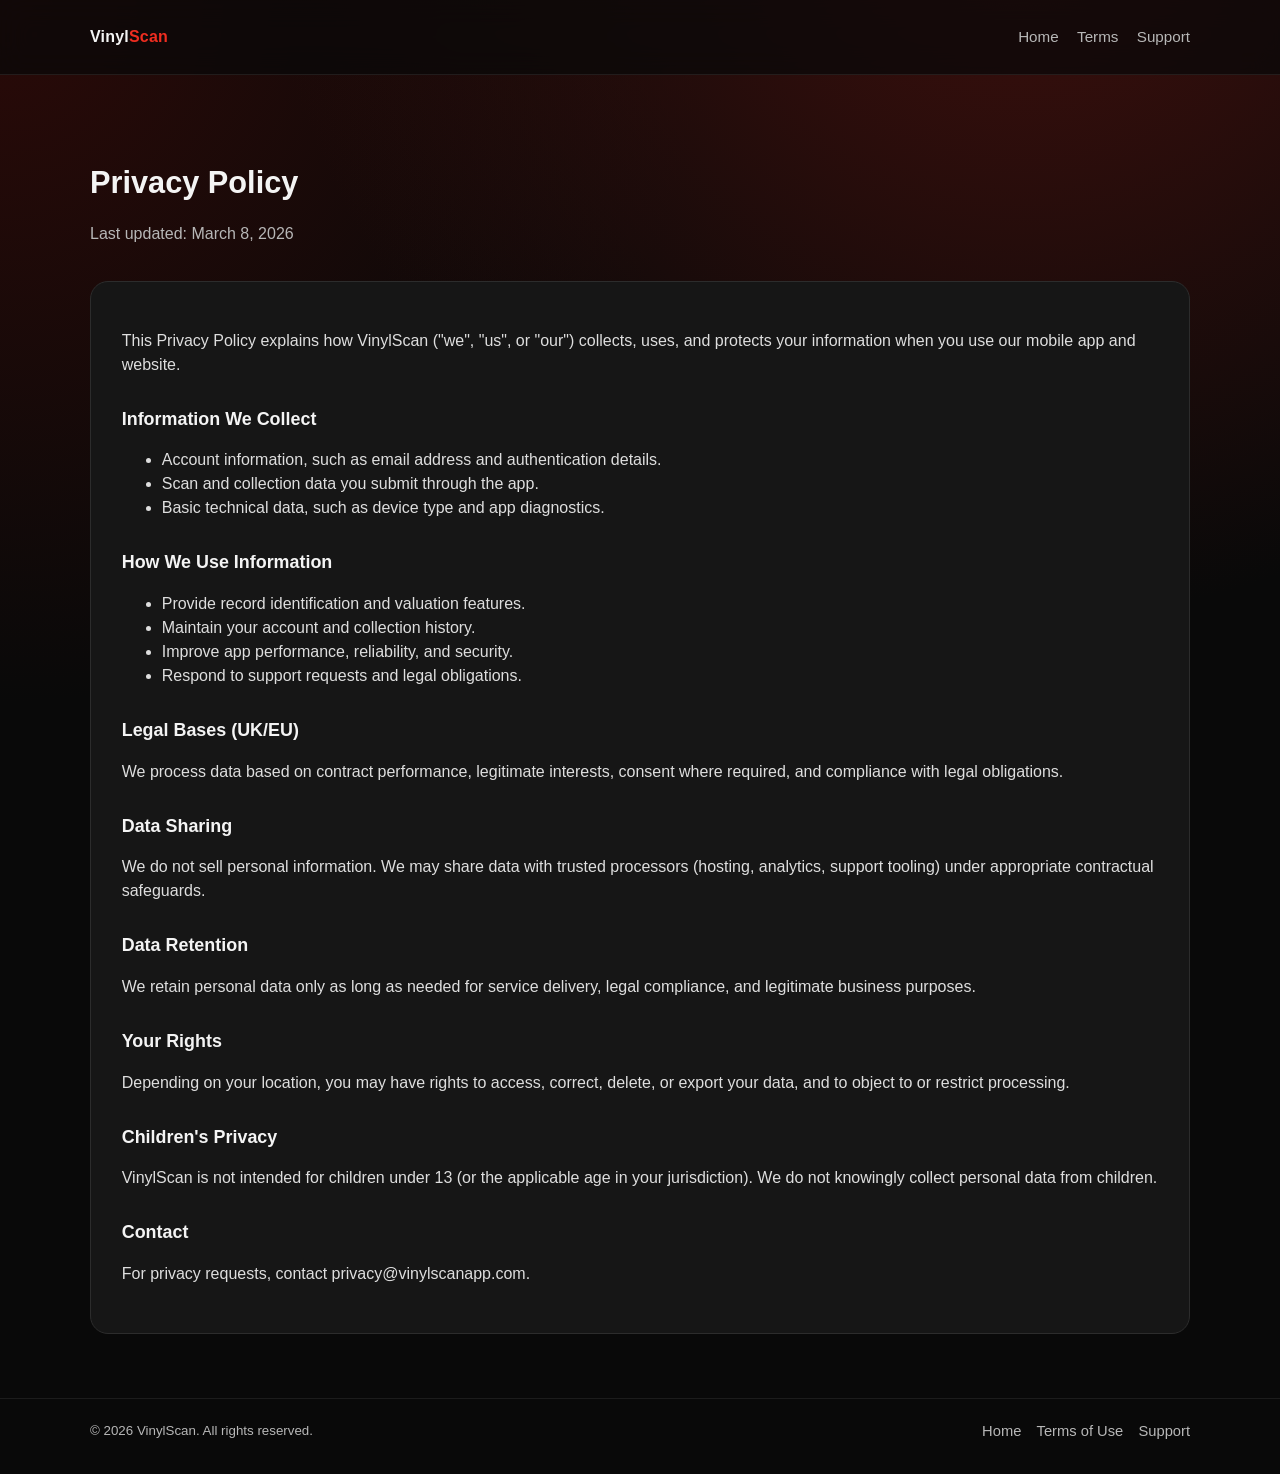
==== privacy.html @ 15a9040d "Convert repo to website-only marketing site" ====
<!doctype html>
<html lang="en-GB">
  <head>
    <meta charset="UTF-8" />
    <meta name="viewport" content="width=device-width, initial-scale=1" />
    <title>Privacy Policy | VinylScan</title>
    <meta name="description" content="Privacy Policy for VinylScan mobile app and website." />
    <link rel="stylesheet" href="/styles.css" />
  </head>
  <body>
    <header class="site-header">
      <div class="container">
        <a class="brand" href="/">Vinyl<span>Scan</span></a>
        <nav class="nav" aria-label="Primary">
          <a href="/">Home</a>
          <a href="/terms.html">Terms</a>
          <a href="/support.html">Support</a>
        </nav>
      </div>
    </header>

    <main class="legal">
      <section class="container legal-hero">
        <h1>Privacy Policy</h1>
        <p class="date">Last updated: March 8, 2026</p>
      </section>
      <section class="container">
        <article>
          <p>
            This Privacy Policy explains how VinylScan ("we", "us", or "our") collects, uses, and protects your information when you use our mobile app and website.
          </p>

          <h2>Information We Collect</h2>
          <ul>
            <li>Account information, such as email address and authentication details.</li>
            <li>Scan and collection data you submit through the app.</li>
            <li>Basic technical data, such as device type and app diagnostics.</li>
          </ul>

          <h2>How We Use Information</h2>
          <ul>
            <li>Provide record identification and valuation features.</li>
            <li>Maintain your account and collection history.</li>
            <li>Improve app performance, reliability, and security.</li>
            <li>Respond to support requests and legal obligations.</li>
          </ul>

          <h2>Legal Bases (UK/EU)</h2>
          <p>
            We process data based on contract performance, legitimate interests, consent where required, and compliance with legal obligations.
          </p>

          <h2>Data Sharing</h2>
          <p>
            We do not sell personal information. We may share data with trusted processors (hosting, analytics, support tooling) under appropriate contractual safeguards.
          </p>

          <h2>Data Retention</h2>
          <p>
            We retain personal data only as long as needed for service delivery, legal compliance, and legitimate business purposes.
          </p>

          <h2>Your Rights</h2>
          <p>
            Depending on your location, you may have rights to access, correct, delete, or export your data, and to object to or restrict processing.
          </p>

          <h2>Children's Privacy</h2>
          <p>
            VinylScan is not intended for children under 13 (or the applicable age in your jurisdiction). We do not knowingly collect personal data from children.
          </p>

          <h2>Contact</h2>
          <p>
            For privacy requests, contact <a href="mailto:privacy@vinylscanapp.com">privacy@vinylscanapp.com</a>.
          </p>
        </article>
      </section>
    </main>

    <footer class="site-footer">
      <div class="container">
        <small>© <span id="year"></span> VinylScan. All rights reserved.</small>
        <div class="footer-links">
          <a href="/">Home</a>
          <a href="/terms.html">Terms of Use</a>
          <a href="/support.html">Support</a>
        </div>
      </div>
    </footer>

    <script>
      document.getElementById("year").textContent = new Date().getFullYear();
    </script>
  </body>
</html>
---- styles.css ----
:root {
  --bg: #090909;
  --bg-soft: #121212;
  --panel: #161616;
  --panel-2: #1d1d1d;
  --text: #f4f4f4;
  --muted: #b7b7b7;
  --accent: #c71f16;
  --accent-strong: #ef2d20;
  --line: #2c2c2c;
  --ok: #de2a1d;
  --radius: 18px;
  --shadow: 0 10px 30px rgba(0, 0, 0, 0.35);
}

* {
  box-sizing: border-box;
}

html,
body {
  margin: 0;
  padding: 0;
}

body {
  background: radial-gradient(circle at 80% -10%, #42100d 0%, transparent 40%),
    radial-gradient(circle at 0% 0%, #2a0a08 0%, transparent 36%),
    var(--bg);
  color: var(--text);
  font-family: "Avenir Next", "Segoe UI", -apple-system, BlinkMacSystemFont, "Helvetica Neue", sans-serif;
  line-height: 1.5;
}

a {
  color: inherit;
  text-decoration: none;
}

.container {
  width: min(1100px, calc(100% - 2.5rem));
  margin: 0 auto;
}

.site-header {
  position: sticky;
  top: 0;
  z-index: 10;
  backdrop-filter: blur(14px);
  background: rgba(9, 9, 9, 0.72);
  border-bottom: 1px solid rgba(255, 255, 255, 0.08);
}

.site-header .container {
  display: flex;
  justify-content: space-between;
  align-items: center;
  min-height: 74px;
}

.brand {
  font-weight: 700;
  letter-spacing: 0.2px;
}

.brand span {
  color: var(--accent-strong);
}

.nav {
  display: flex;
  gap: 1.15rem;
  font-size: 0.95rem;
  color: var(--muted);
}

.nav a:hover,
.nav a:focus-visible {
  color: var(--text);
}

.hero {
  padding: 5.5rem 0 3rem;
}

.hero-wrap {
  display: grid;
  gap: 2rem;
  grid-template-columns: 1.1fr 0.9fr;
  align-items: center;
}

.hero h1 {
  font-size: clamp(2rem, 4.6vw, 3.9rem);
  line-height: 1.06;
  margin: 0 0 1rem;
}

.hero p {
  color: var(--muted);
  max-width: 48ch;
  margin: 0;
}

.kicker {
  display: inline-block;
  margin-bottom: 0.95rem;
  color: #ff6f65;
  font-size: 0.83rem;
  text-transform: uppercase;
  letter-spacing: 0.16em;
  font-weight: 700;
}

.hero-card {
  background: linear-gradient(160deg, rgba(38, 12, 12, 0.7), rgba(18, 18, 18, 0.9));
  border: 1px solid rgba(255, 255, 255, 0.09);
  border-radius: 24px;
  padding: 1.5rem;
  box-shadow: var(--shadow);
}

.hero-card .mock {
  width: 100%;
  border-radius: 14px;
  aspect-ratio: 9 / 16;
  object-fit: cover;
  border: 1px solid rgba(255, 255, 255, 0.12);
}

.section {
  padding: 3rem 0;
}

.grid-points {
  display: grid;
  grid-template-columns: repeat(2, minmax(0, 1fr));
  gap: 1rem;
}

.point {
  background: linear-gradient(180deg, rgba(255, 255, 255, 0.015), rgba(255, 255, 255, 0));
  border: 1px solid var(--line);
  border-radius: var(--radius);
  padding: 1rem 1.1rem;
}

.point h3 {
  font-size: 1rem;
  margin: 0 0 0.35rem;
}

.point p {
  font-size: 0.95rem;
  margin: 0;
  color: var(--muted);
}

.checklist {
  list-style: none;
  padding: 0;
  margin: 1rem 0 0;
  display: grid;
  gap: 0.75rem;
}

.checklist li {
  display: flex;
  align-items: center;
  gap: 0.6rem;
  color: #e9e9e9;
}

.check {
  width: 1.2rem;
  height: 1.2rem;
  display: inline-flex;
  align-items: center;
  justify-content: center;
  border-radius: 999px;
  background: var(--ok);
  color: white;
  font-size: 0.75rem;
}

.cta-row {
  display: flex;
  gap: 0.8rem;
  margin-top: 1.5rem;
  flex-wrap: wrap;
}

.btn {
  display: inline-flex;
  align-items: center;
  justify-content: center;
  padding: 0.86rem 1.2rem;
  min-width: 176px;
  border-radius: 14px;
  font-weight: 700;
  transition: transform 0.2s ease, box-shadow 0.2s ease;
}

.btn-primary {
  background: linear-gradient(180deg, var(--accent-strong), var(--accent));
  color: #fff;
  box-shadow: 0 9px 24px rgba(199, 31, 22, 0.32);
}

.btn-secondary {
  border: 1px solid var(--line);
  background: var(--panel);
  color: var(--text);
}

.btn:hover,
.btn:focus-visible {
  transform: translateY(-1px);
}

.legal-hero {
  padding: 3.8rem 0 1.2rem;
}

.legal {
  padding: 1.5rem 0 4rem;
}

.legal article {
  background: var(--panel);
  border: 1px solid var(--line);
  border-radius: 18px;
  padding: clamp(1.15rem, 2.4vw, 2rem);
}

.legal h1 {
  margin-top: 0;
  margin-bottom: 0.45rem;
  font-size: clamp(1.6rem, 2.4vw, 2.1rem);
}

.legal h2 {
  margin-top: 1.8rem;
  margin-bottom: 0.5rem;
  font-size: 1.12rem;
}

.legal p,
.legal li {
  color: #dedede;
}

.legal .date {
  color: var(--muted);
}

.site-footer {
  border-top: 1px solid rgba(255, 255, 255, 0.08);
  padding: 1.3rem 0 2rem;
  color: var(--muted);
}

.site-footer .container {
  display: flex;
  gap: 1rem;
  flex-wrap: wrap;
  justify-content: space-between;
  align-items: center;
}

.footer-links {
  display: flex;
  gap: 0.95rem;
  font-size: 0.92rem;
}

.footer-links a:hover,
.footer-links a:focus-visible {
  color: #fff;
}

@media (max-width: 900px) {
  .hero {
    padding-top: 3.8rem;
  }

  .hero-wrap,
  .grid-points {
    grid-template-columns: 1fr;
  }

  .nav {
    font-size: 0.88rem;
    gap: 0.75rem;
  }

  .site-header .container {
    min-height: 68px;
  }
}
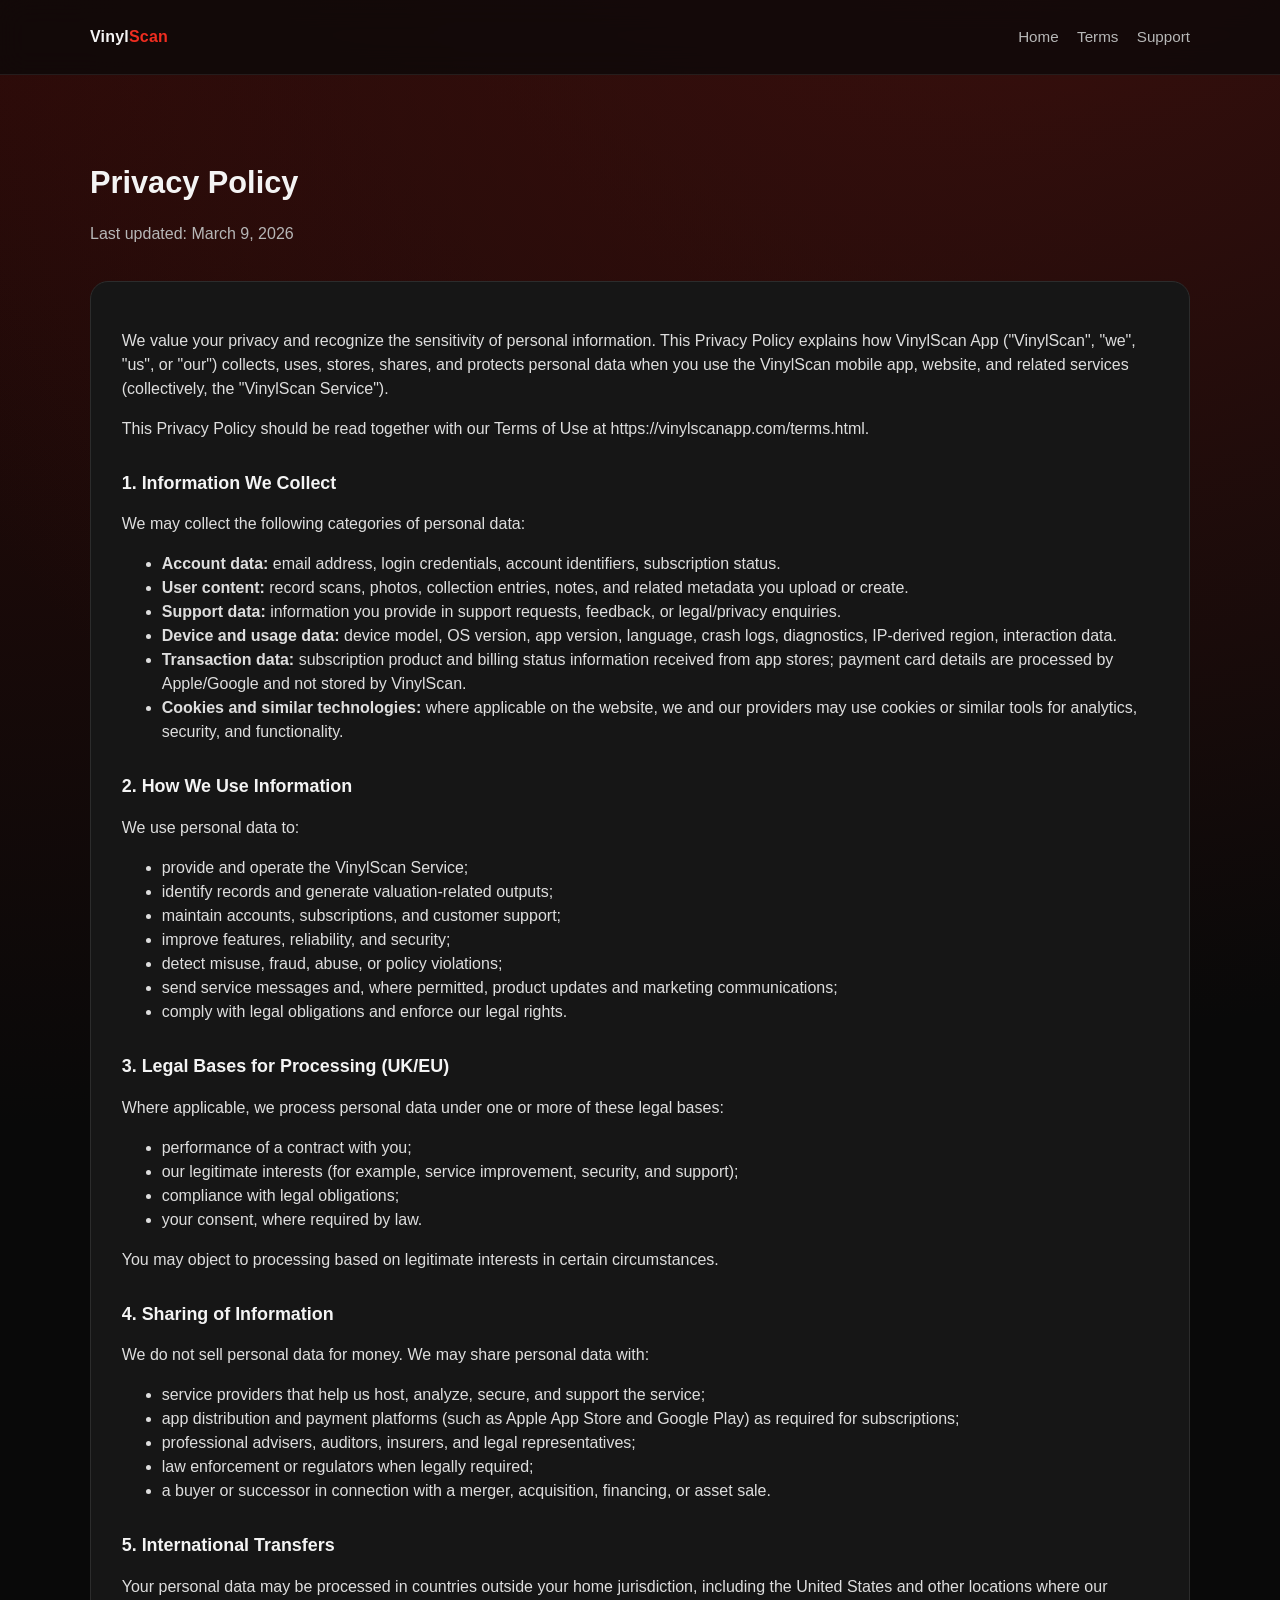
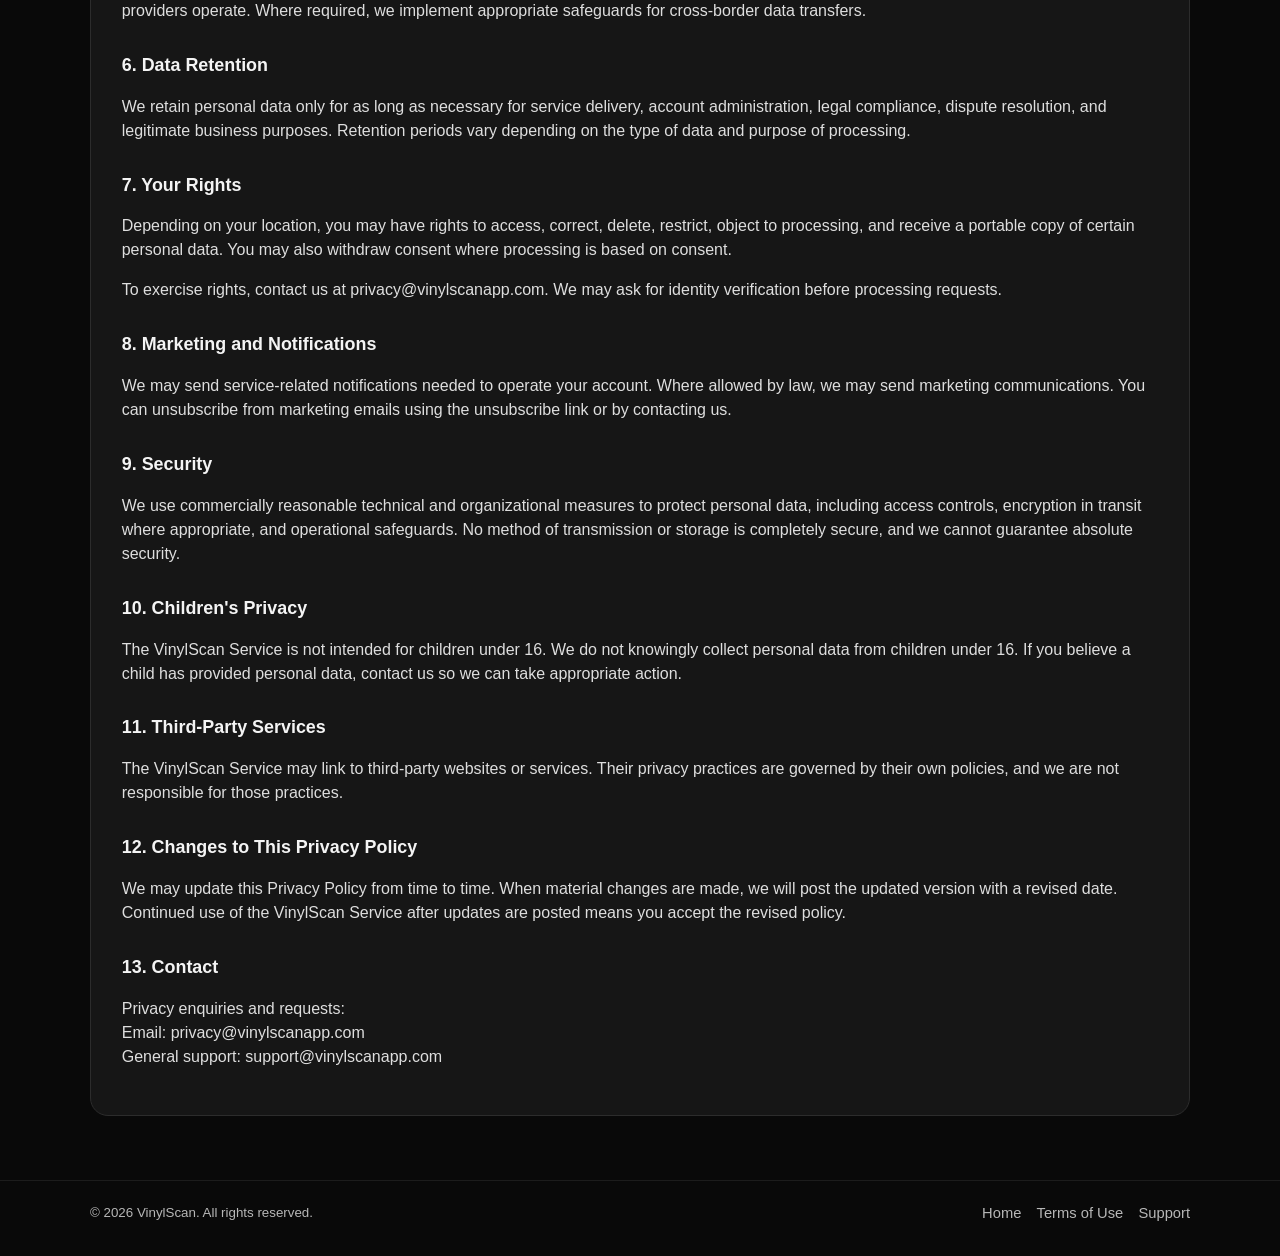
==== commit c7914c82: "Rewrite Terms and Privacy with full legal structure" ====
--- a/privacy.html
+++ b/privacy.html
@@ -22,57 +22,111 @@
     <main class="legal">
       <section class="container legal-hero">
         <h1>Privacy Policy</h1>
-        <p class="date">Last updated: March 8, 2026</p>
+        <p class="date">Last updated: March 9, 2026</p>
       </section>
       <section class="container">
         <article>
           <p>
-            This Privacy Policy explains how VinylScan ("we", "us", or "our") collects, uses, and protects your information when you use our mobile app and website.
+            We value your privacy and recognize the sensitivity of personal information. This Privacy Policy explains how VinylScan App ("VinylScan", "we", "us", or "our") collects, uses, stores, shares, and protects personal data when you use the VinylScan mobile app, website, and related services (collectively, the "VinylScan Service").
+          </p>
+          <p>
+            This Privacy Policy should be read together with our Terms of Use at
+            <a href="/terms.html">https://vinylscanapp.com/terms.html</a>.
           </p>
 
-          <h2>Information We Collect</h2>
+          <h2>1. Information We Collect</h2>
+          <p>We may collect the following categories of personal data:</p>
           <ul>
-            <li>Account information, such as email address and authentication details.</li>
-            <li>Scan and collection data you submit through the app.</li>
-            <li>Basic technical data, such as device type and app diagnostics.</li>
+            <li><strong>Account data:</strong> email address, login credentials, account identifiers, subscription status.</li>
+            <li><strong>User content:</strong> record scans, photos, collection entries, notes, and related metadata you upload or create.</li>
+            <li><strong>Support data:</strong> information you provide in support requests, feedback, or legal/privacy enquiries.</li>
+            <li><strong>Device and usage data:</strong> device model, OS version, app version, language, crash logs, diagnostics, IP-derived region, interaction data.</li>
+            <li><strong>Transaction data:</strong> subscription product and billing status information received from app stores; payment card details are processed by Apple/Google and not stored by VinylScan.</li>
+            <li><strong>Cookies and similar technologies:</strong> where applicable on the website, we and our providers may use cookies or similar tools for analytics, security, and functionality.</li>
           </ul>
 
-          <h2>How We Use Information</h2>
+          <h2>2. How We Use Information</h2>
+          <p>We use personal data to:</p>
           <ul>
-            <li>Provide record identification and valuation features.</li>
-            <li>Maintain your account and collection history.</li>
-            <li>Improve app performance, reliability, and security.</li>
-            <li>Respond to support requests and legal obligations.</li>
+            <li>provide and operate the VinylScan Service;</li>
+            <li>identify records and generate valuation-related outputs;</li>
+            <li>maintain accounts, subscriptions, and customer support;</li>
+            <li>improve features, reliability, and security;</li>
+            <li>detect misuse, fraud, abuse, or policy violations;</li>
+            <li>send service messages and, where permitted, product updates and marketing communications;</li>
+            <li>comply with legal obligations and enforce our legal rights.</li>
           </ul>
 
-          <h2>Legal Bases (UK/EU)</h2>
+          <h2>3. Legal Bases for Processing (UK/EU)</h2>
+          <p>Where applicable, we process personal data under one or more of these legal bases:</p>
+          <ul>
+            <li>performance of a contract with you;</li>
+            <li>our legitimate interests (for example, service improvement, security, and support);</li>
+            <li>compliance with legal obligations;</li>
+            <li>your consent, where required by law.</li>
+          </ul>
           <p>
-            We process data based on contract performance, legitimate interests, consent where required, and compliance with legal obligations.
+            You may object to processing based on legitimate interests in certain circumstances.
           </p>
 
-          <h2>Data Sharing</h2>
+          <h2>4. Sharing of Information</h2>
+          <p>We do not sell personal data for money. We may share personal data with:</p>
+          <ul>
+            <li>service providers that help us host, analyze, secure, and support the service;</li>
+            <li>app distribution and payment platforms (such as Apple App Store and Google Play) as required for subscriptions;</li>
+            <li>professional advisers, auditors, insurers, and legal representatives;</li>
+            <li>law enforcement or regulators when legally required;</li>
+            <li>a buyer or successor in connection with a merger, acquisition, financing, or asset sale.</li>
+          </ul>
+
+          <h2>5. International Transfers</h2>
           <p>
-            We do not sell personal information. We may share data with trusted processors (hosting, analytics, support tooling) under appropriate contractual safeguards.
+            Your personal data may be processed in countries outside your home jurisdiction, including the United States and other locations where our providers operate. Where required, we implement appropriate safeguards for cross-border data transfers.
           </p>
 
-          <h2>Data Retention</h2>
+          <h2>6. Data Retention</h2>
           <p>
-            We retain personal data only as long as needed for service delivery, legal compliance, and legitimate business purposes.
+            We retain personal data only for as long as necessary for service delivery, account administration, legal compliance, dispute resolution, and legitimate business purposes. Retention periods vary depending on the type of data and purpose of processing.
           </p>
 
-          <h2>Your Rights</h2>
+          <h2>7. Your Rights</h2>
           <p>
-            Depending on your location, you may have rights to access, correct, delete, or export your data, and to object to or restrict processing.
+            Depending on your location, you may have rights to access, correct, delete, restrict, object to processing, and receive a portable copy of certain personal data. You may also withdraw consent where processing is based on consent.
+          </p>
+          <p>
+            To exercise rights, contact us at <a href="mailto:privacy@vinylscanapp.com">privacy@vinylscanapp.com</a>. We may ask for identity verification before processing requests.
           </p>
 
-          <h2>Children's Privacy</h2>
+          <h2>8. Marketing and Notifications</h2>
           <p>
-            VinylScan is not intended for children under 13 (or the applicable age in your jurisdiction). We do not knowingly collect personal data from children.
+            We may send service-related notifications needed to operate your account. Where allowed by law, we may send marketing communications. You can unsubscribe from marketing emails using the unsubscribe link or by contacting us.
           </p>
 
-          <h2>Contact</h2>
+          <h2>9. Security</h2>
           <p>
-            For privacy requests, contact <a href="mailto:privacy@vinylscanapp.com">privacy@vinylscanapp.com</a>.
+            We use commercially reasonable technical and organizational measures to protect personal data, including access controls, encryption in transit where appropriate, and operational safeguards. No method of transmission or storage is completely secure, and we cannot guarantee absolute security.
+          </p>
+
+          <h2>10. Children's Privacy</h2>
+          <p>
+            The VinylScan Service is not intended for children under 16. We do not knowingly collect personal data from children under 16. If you believe a child has provided personal data, contact us so we can take appropriate action.
+          </p>
+
+          <h2>11. Third-Party Services</h2>
+          <p>
+            The VinylScan Service may link to third-party websites or services. Their privacy practices are governed by their own policies, and we are not responsible for those practices.
+          </p>
+
+          <h2>12. Changes to This Privacy Policy</h2>
+          <p>
+            We may update this Privacy Policy from time to time. When material changes are made, we will post the updated version with a revised date. Continued use of the VinylScan Service after updates are posted means you accept the revised policy.
+          </p>
+
+          <h2>13. Contact</h2>
+          <p>
+            Privacy enquiries and requests:<br />
+            Email: <a href="mailto:privacy@vinylscanapp.com">privacy@vinylscanapp.com</a><br />
+            General support: <a href="mailto:support@vinylscanapp.com">support@vinylscanapp.com</a>
           </p>
         </article>
       </section>
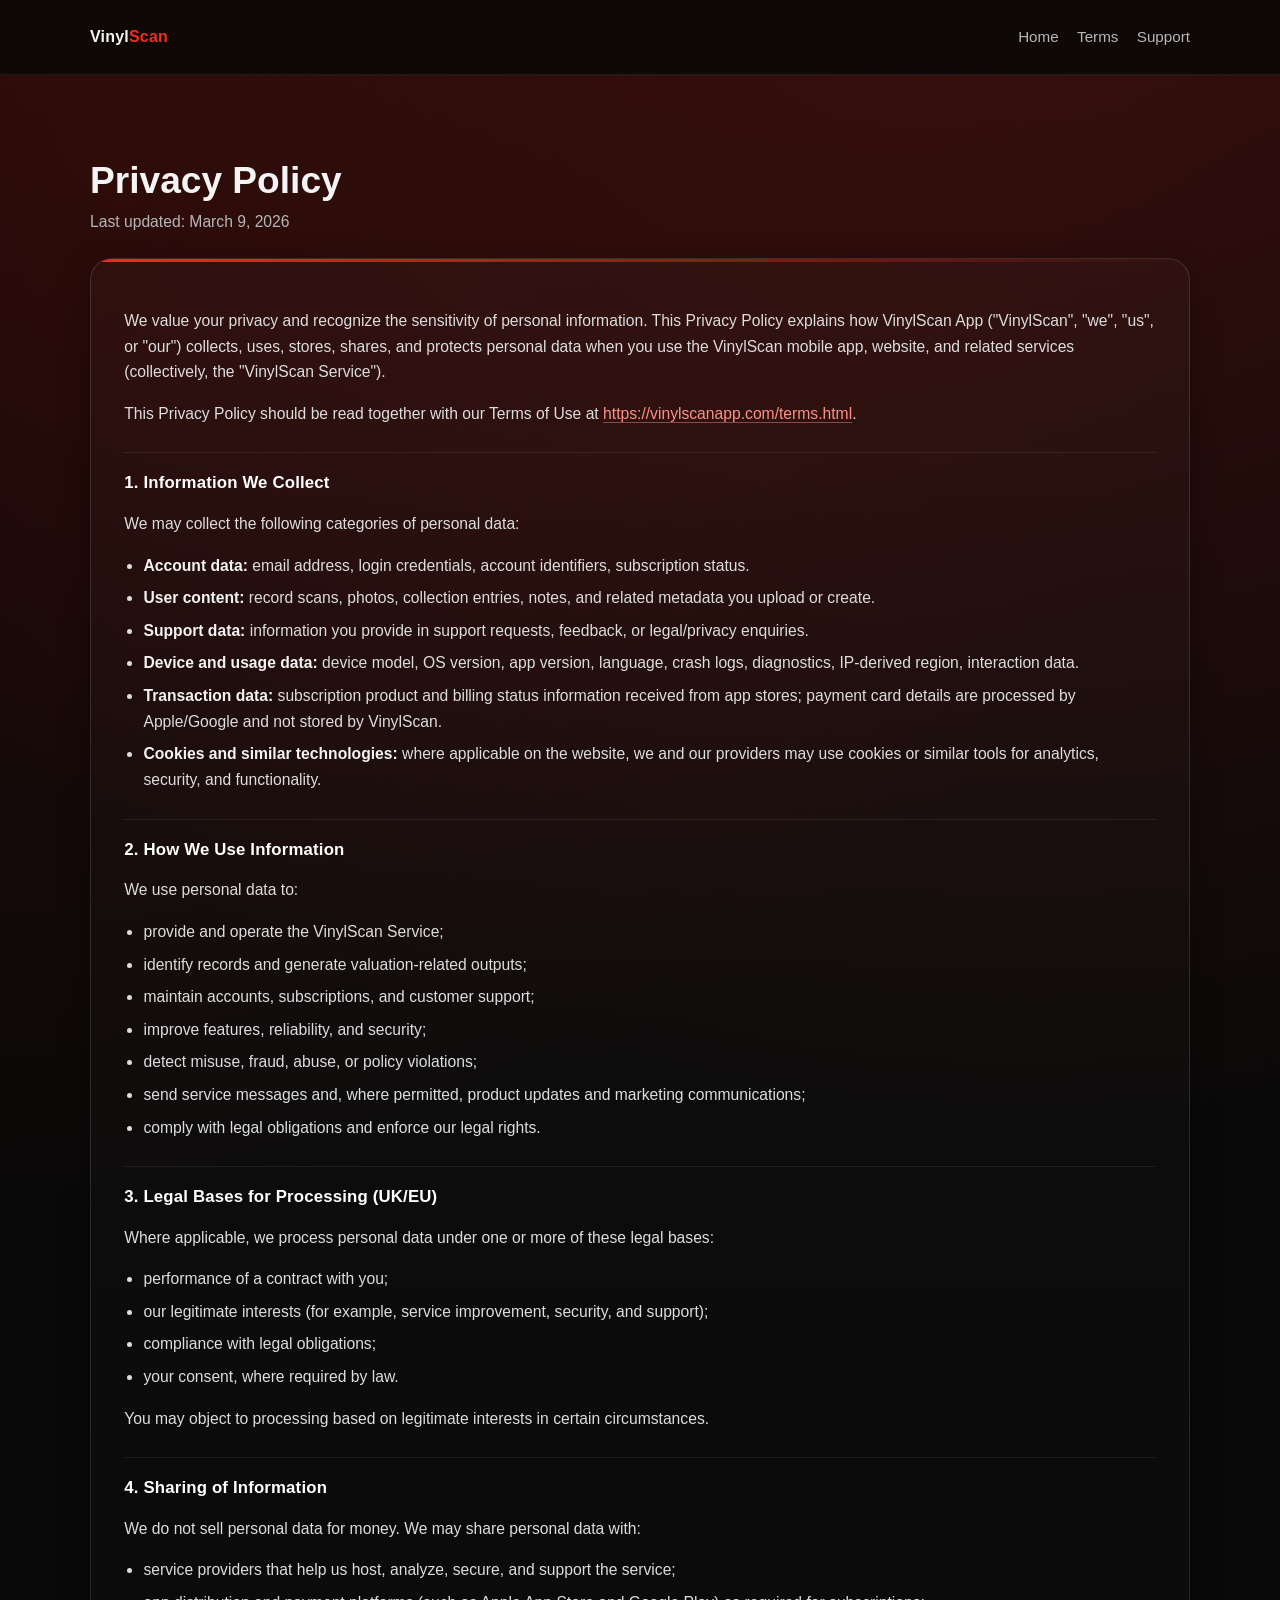
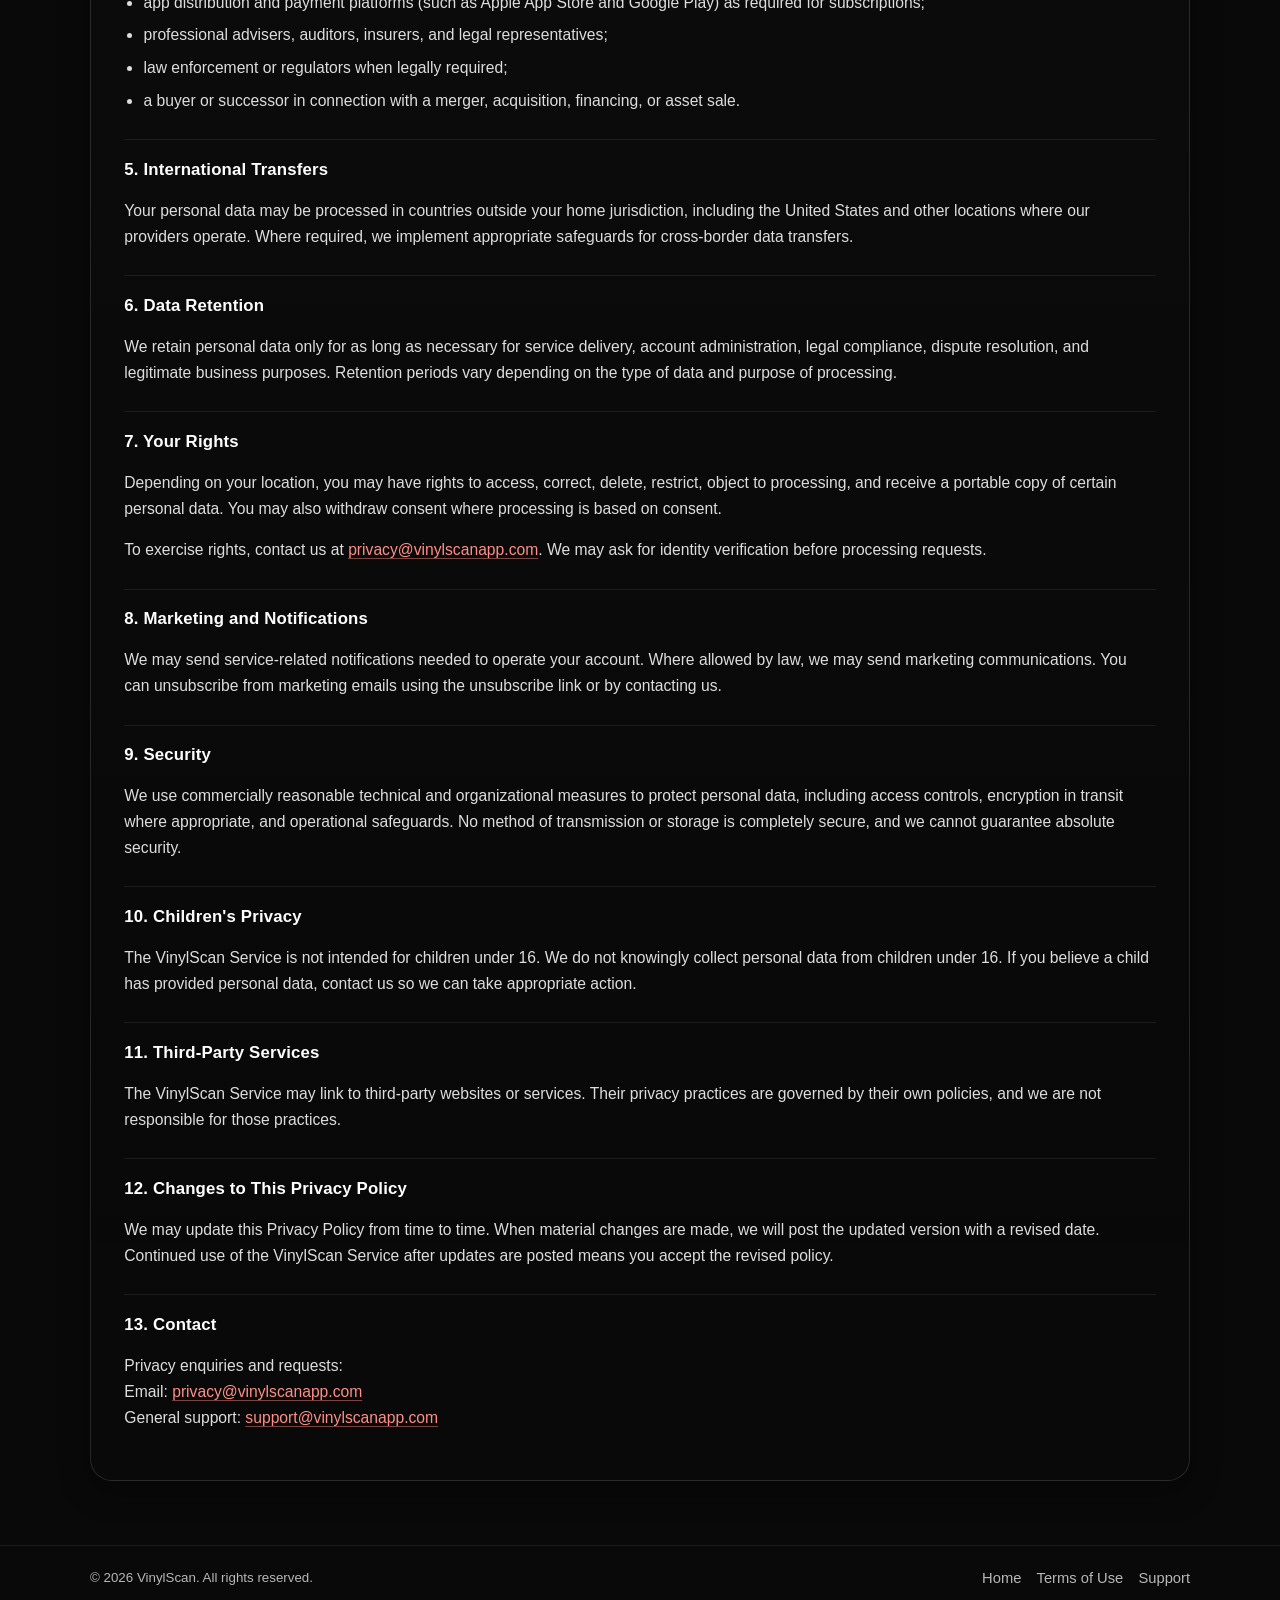
==== commit 3bbfd905: "Style legal pages to match site branding" ====
--- a/privacy.html
+++ b/privacy.html
@@ -7,7 +7,7 @@
     <meta name="description" content="Privacy Policy for VinylScan mobile app and website." />
     <link rel="stylesheet" href="/styles.css" />
   </head>
-  <body>
+  <body class="legal-page">
     <header class="site-header">
       <div class="container">
         <a class="brand" href="/">Vinyl<span>Scan</span></a>
--- a/styles.css
+++ b/styles.css
@@ -219,7 +219,8 @@
 }
 
 .legal-hero {
-  padding: 3.8rem 0 1.2rem;
+  padding: 3.8rem 0 1.4rem;
+  position: relative;
 }
 
 .legal {
@@ -227,31 +228,81 @@
 }
 
 .legal article {
-  background: var(--panel);
-  border: 1px solid var(--line);
-  border-radius: 18px;
-  padding: clamp(1.15rem, 2.4vw, 2rem);
+  background: linear-gradient(180deg, rgba(255, 255, 255, 0.025), rgba(255, 255, 255, 0));
+  border: 1px solid rgba(255, 255, 255, 0.12);
+  border-radius: 22px;
+  padding: clamp(1.3rem, 2.6vw, 2.2rem);
+  box-shadow: var(--shadow);
+  position: relative;
+  overflow: hidden;
+}
+
+.legal article::before {
+  content: "";
+  position: absolute;
+  inset: 0 auto auto 0;
+  width: 100%;
+  height: 3px;
+  background: linear-gradient(90deg, var(--accent-strong), rgba(239, 45, 32, 0));
 }
 
 .legal h1 {
   margin-top: 0;
-  margin-bottom: 0.45rem;
-  font-size: clamp(1.6rem, 2.4vw, 2.1rem);
+  margin-bottom: 0.55rem;
+  font-size: clamp(1.85rem, 2.9vw, 2.5rem);
+  line-height: 1.1;
 }
 
 .legal h2 {
-  margin-top: 1.8rem;
-  margin-bottom: 0.5rem;
-  font-size: 1.12rem;
+  margin-top: 1.6rem;
+  margin-bottom: 0.6rem;
+  font-size: 1.05rem;
+  letter-spacing: 0.01em;
+  border-top: 1px solid rgba(255, 255, 255, 0.08);
+  padding-top: 1.05rem;
+  color: #ffffff;
 }
 
 .legal p,
 .legal li {
-  color: #dedede;
+  color: #dddddd;
+  font-size: 0.98rem;
+  line-height: 1.65;
 }
 
 .legal .date {
   color: var(--muted);
+  margin: 0;
+}
+
+.legal article ul {
+  margin: 0.4rem 0 0.2rem 0;
+  padding-left: 1.2rem;
+}
+
+.legal article li {
+  margin-bottom: 0.42rem;
+}
+
+.legal article strong {
+  color: #f3f3f3;
+}
+
+.legal article a {
+  color: #ff8f86;
+  text-decoration: underline;
+  text-decoration-color: rgba(255, 143, 134, 0.45);
+  text-underline-offset: 3px;
+}
+
+.legal article a:hover,
+.legal article a:focus-visible {
+  color: #ffb3ad;
+  text-decoration-color: rgba(255, 179, 173, 0.8);
+}
+
+.legal-page .site-header {
+  background: rgba(8, 8, 8, 0.82);
 }
 
 .site-footer {
@@ -297,4 +348,8 @@
   .site-header .container {
     min-height: 68px;
   }
-}
+
+  .legal h2 {
+    padding-top: 0.8rem;
+  }
+}
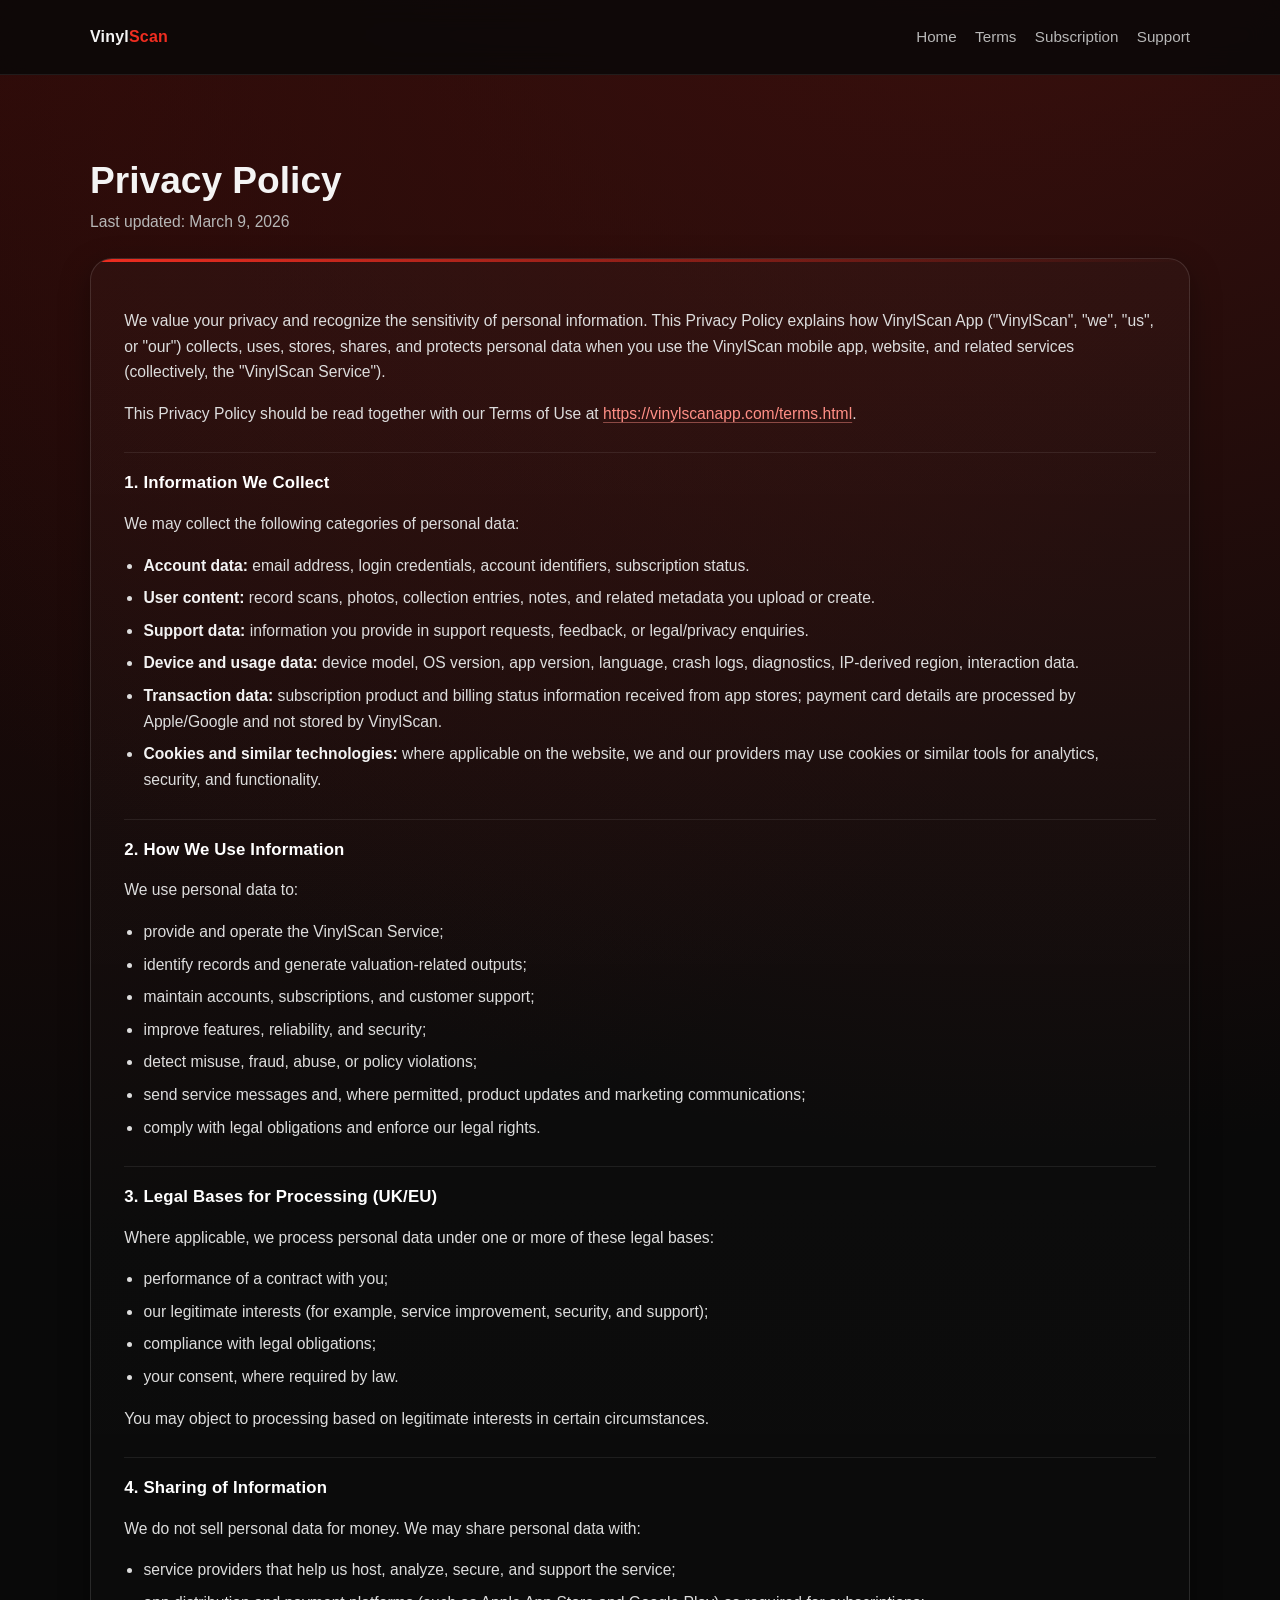
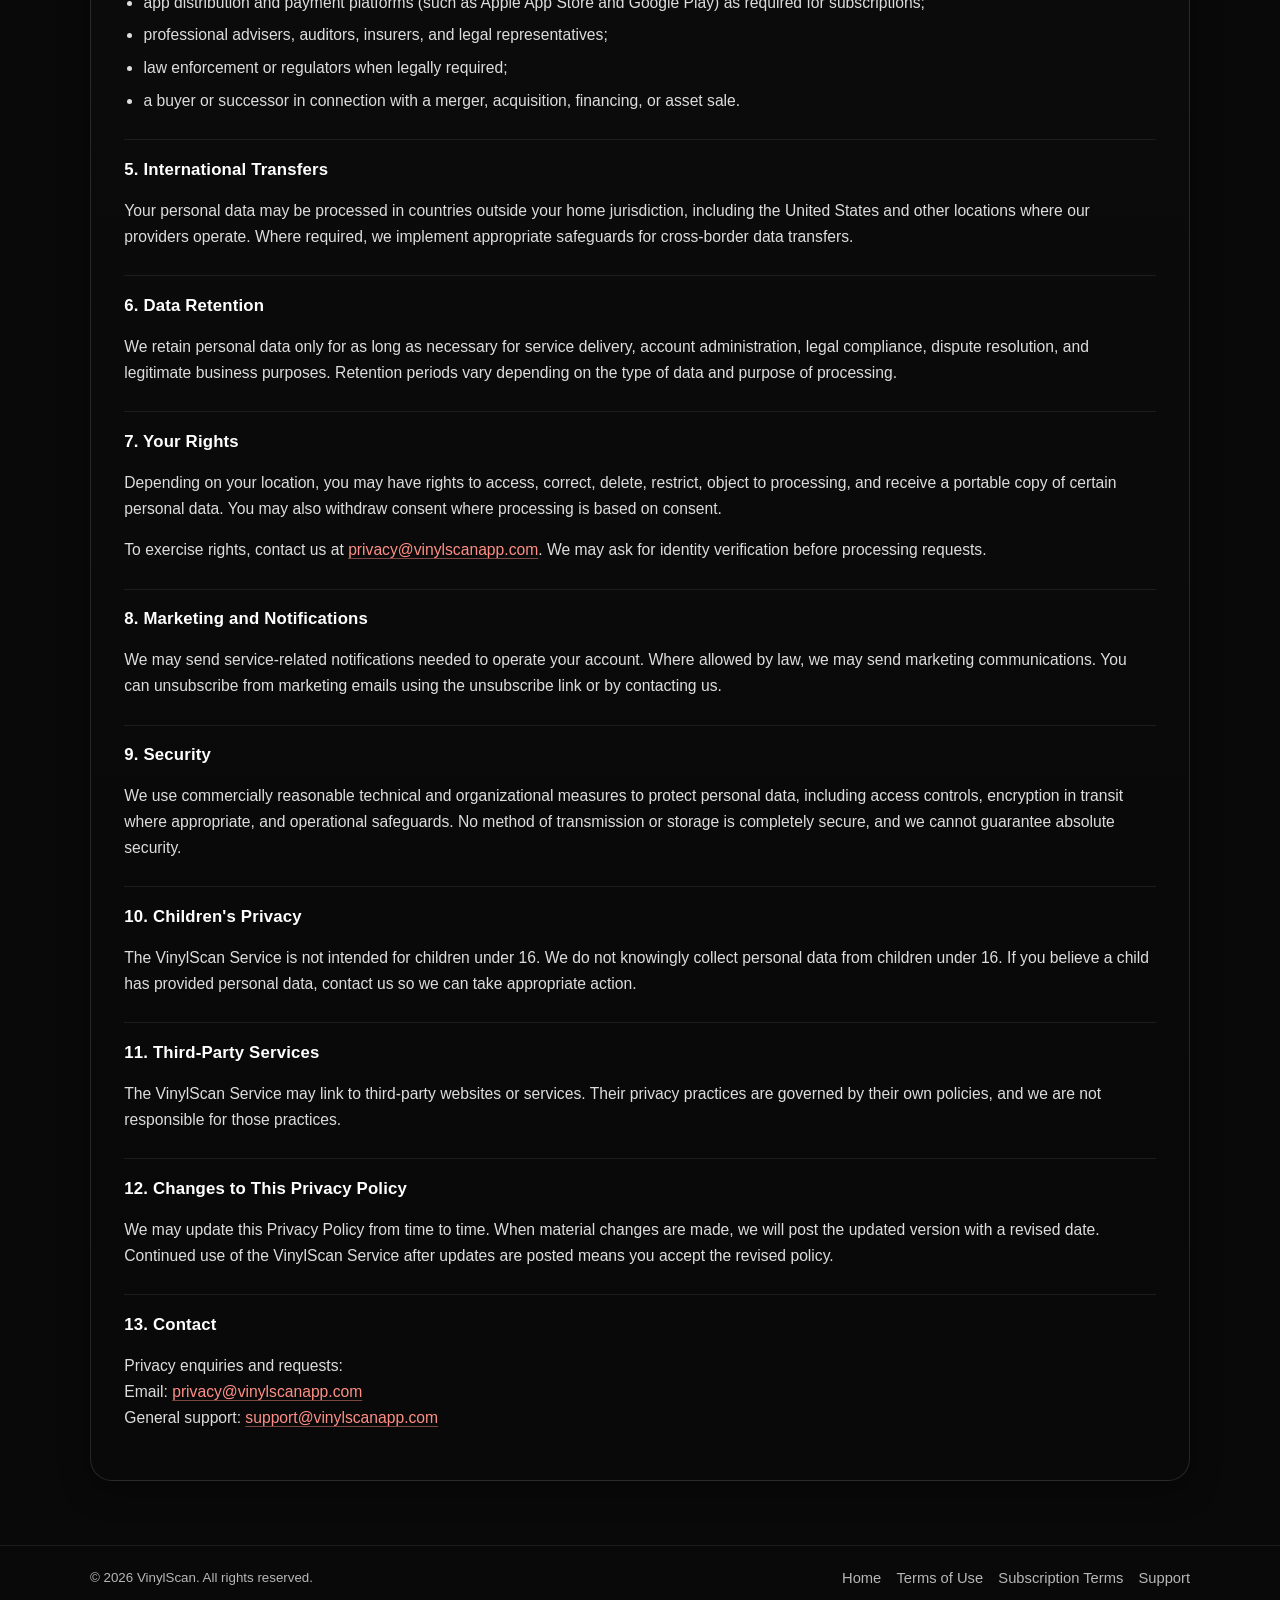
==== commit 96fdbbcf: "Add subscription terms page and site-wide legal links" ====
--- a/privacy.html
+++ b/privacy.html
@@ -14,6 +14,7 @@
         <nav class="nav" aria-label="Primary">
           <a href="/">Home</a>
           <a href="/terms.html">Terms</a>
+          <a href="/subscription-terms.html">Subscription</a>
           <a href="/support.html">Support</a>
         </nav>
       </div>
@@ -138,6 +139,7 @@
         <div class="footer-links">
           <a href="/">Home</a>
           <a href="/terms.html">Terms of Use</a>
+          <a href="/subscription-terms.html">Subscription Terms</a>
           <a href="/support.html">Support</a>
         </div>
       </div>
